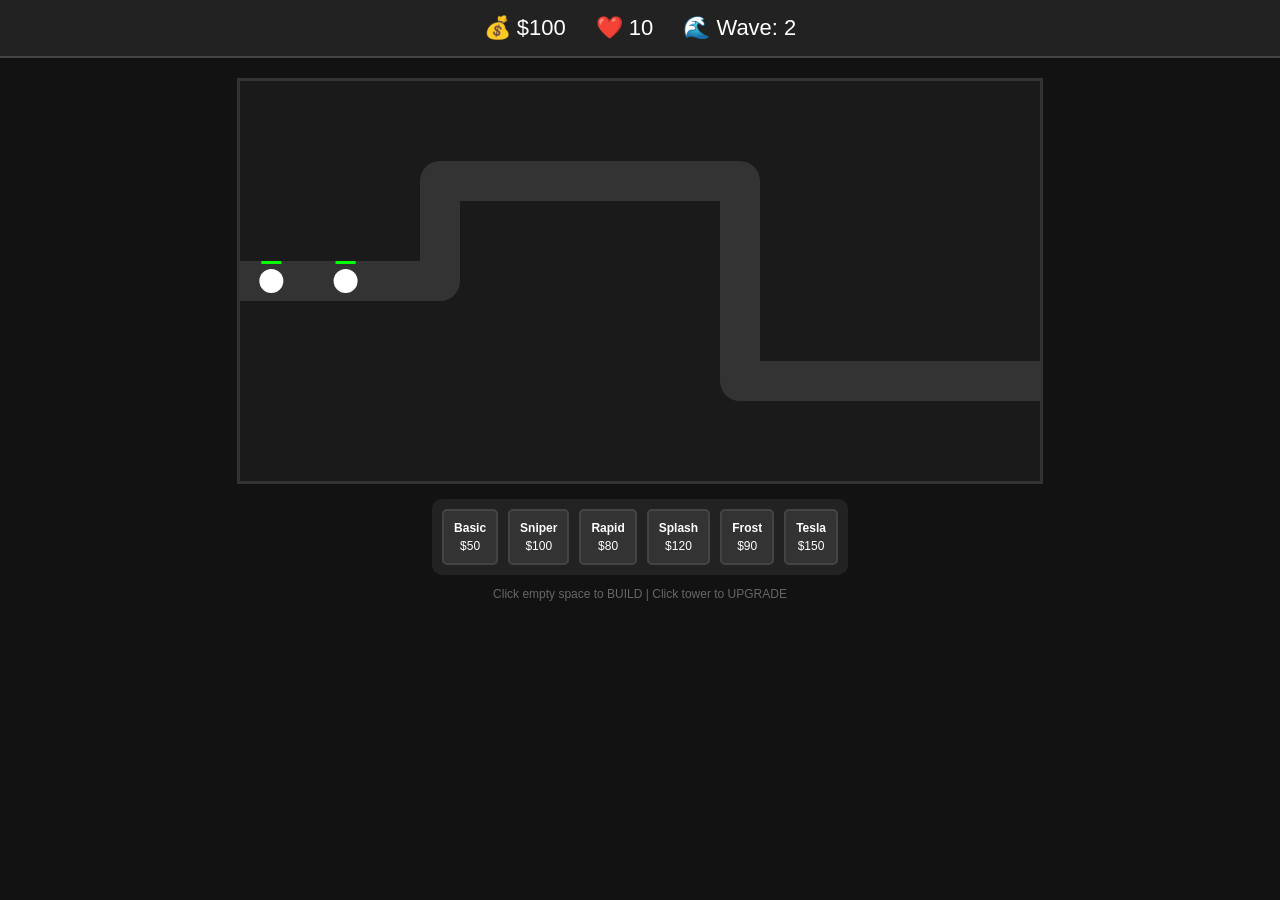
==== index.html @ 7c0b7b26 "Add files via upload" ====
<!DOCTYPE html>
<html lang="en">
<head>
    <meta charset="UTF-8">
    <meta name="viewport" content="width=device-width, initial-scale=1.0">
    <title>Neon Defender Pro</title>
    <style>
        body {
            background-color: #121212;
            color: white;
            font-family: 'Segoe UI', sans-serif;
            display: flex;
            flex-direction: column;
            align-items: center;
            margin: 0;
            user-select: none;
        }
        .stats-bar {
            display: flex;
            gap: 30px;
            font-size: 22px;
            padding: 15px;
            background: #222;
            width: 100%;
            justify-content: center;
            border-bottom: 2px solid #444;
        }
        canvas {
            background-color: #1a1a1a;
            border: 3px solid #333;
            margin-top: 20px;
            cursor: crosshair;
        }
        .shop {
            display: flex;
            gap: 10px;
            margin-top: 15px;
            padding: 10px;
            background: #222;
            border-radius: 10px;
        }
        .tower-btn {
            padding: 10px;
            border: 2px solid #444;
            background: #333;
            color: white;
            cursor: pointer;
            border-radius: 5px;
            text-align: center;
            font-size: 12px;
            transition: 0.2s;
        }
        .tower-btn:hover { background: #444; }
        .tower-btn.selected {
            border-color: #00f2ff;
            background: #004444;
        }
        .tower-btn span { display: block; font-weight: bold; margin-bottom: 4px; }
    </style>
</head>
<body>

    <div class="stats-bar">
        <div>💰 $<span id="money">100</span></div>
        <div>❤️ <span id="lives">10</span></div>
        <div>🌊 Wave: <span id="wave">1</span></div>
    </div>

    <canvas id="gameCanvas" width="800" height="400"></canvas>

    <div class="shop" id="shop">
        <!-- Buttons generated by JS -->
    </div>
    <p style="color: #666; font-size: 12px;">Click empty space to BUILD | Click tower to UPGRADE</p>

    <script>
        const canvas = document.getElementById('gameCanvas');
        const ctx = canvas.getContext('2d');
        const moneyEl = document.getElementById('money');
        const livesEl = document.getElementById('lives');
        const waveEl = document.getElementById('wave');
        const shopEl = document.getElementById('shop');

        let money = 150;
        let lives = 10;
        let wave = 1;
        let enemies = [];
        let towers = [];
        let projectiles = [];
        let selectedTowerType = null;
        let frameCount = 0;

        const path = [{x:0,y:200}, {x:200,y:200}, {x:200,y:100}, {x:500,y:100}, {x:500,y:300}, {x:800,y:300}];

        const TOWER_TYPES = {
            basic:  { name: "Basic",   color: "#00f2ff", cost: 50,  range: 120, fireRate: 30, damage: 10, type: 'normal' },
            sniper: { name: "Sniper",  color: "#00ff00", cost: 100, range: 250, fireRate: 80, damage: 40, type: 'normal' },
            rapid:  { name: "Rapid",   color: "#ff0000", cost: 80,  range: 100, fireRate: 10, damage: 4,  type: 'normal' },
            splash: { name: "Splash",  color: "#ffff00", cost: 120, range: 110, fireRate: 50, damage: 15, type: 'aoe' },
            frost:  { name: "Frost",   color: "#aa00ff", cost: 90,  range: 110, fireRate: 40, damage: 2,  type: 'slow' },
            tesla:  { name: "Tesla",   color: "#00ffff", cost: 150, range: 130, fireRate: 40, damage: 25, type: 'tesla' }
        };

        const ENEMY_TYPES = [
            { name: 'scout', color: '#ff8888', speed: 2.5, hp: 15, radius: 8 },
            { name: 'grunt', color: '#ffffff', speed: 1.5, hp: 40, radius: 12 },
            { name: 'tank',  color: '#555555', speed: 0.7, hp: 200, radius: 18 }
        ];

        // Initialize Shop
        Object.keys(TOWER_TYPES).forEach(key => {
            const t = TOWER_TYPES[key];
            const btn = document.createElement('div');
            btn.className = 'tower-btn';
            btn.innerHTML = `<span>${t.name}</span>$${t.cost}`;
            btn.onclick = () => {
                document.querySelectorAll('.tower-btn').forEach(b => b.classList.remove('selected'));
                if(selectedTowerType === key) {
                    selectedTowerType = null;
                } else {
                    selectedTowerType = key;
                    btn.classList.add('selected');
                }
            };
            btn.id = `btn-${key}`;
            shopEl.appendChild(btn);
        });

        class Enemy {
            constructor(waveNum) {
                const type = waveNum % 10 === 0 ? ENEMY_TYPES[2] : (waveNum % 4 === 0 ? ENEMY_TYPES[0] : ENEMY_TYPES[1]);
                this.x = path[0].x;
                this.y = path[0].y;
                this.pathIndex = 0;
                this.speed = type.speed * (1 + (waveNum * 0.05));
                this.maxHp = type.hp * (1 + (waveNum * 0.2));
                this.hp = this.maxHp;
                this.radius = type.radius;
                this.color = type.color;
                this.slowed = false;
            }

            update() {
                let currentSpeed = this.slowed ? this.speed * 0.5 : this.speed;
                this.slowed = false; // reset every frame

                let target = path[this.pathIndex + 1];
                if (!target) return;

                let dx = target.x - this.x;
                let dy = target.y - this.y;
                let dist = Math.sqrt(dx * dx + dy * dy);

                if (dist < currentSpeed) {
                    this.pathIndex++;
                    if (this.pathIndex >= path.length - 1) {
                        lives--;
                        livesEl.innerText = lives;
                        this.hp = 0;
                    }
                } else {
                    this.x += (dx / dist) * currentSpeed;
                    this.y += (dy / dist) * currentSpeed;
                }
            }

            draw() {
                ctx.fillStyle = this.color;
                ctx.beginPath();
                ctx.arc(this.x, this.y, this.radius, 0, Math.PI * 2);
                ctx.fill();
                // HP Bar
                ctx.fillStyle = 'red';
                ctx.fillRect(this.x - 10, this.y - 20, 20, 3);
                ctx.fillStyle = 'lime';
                ctx.fillRect(this.x - 10, this.y - 20, (this.hp / this.maxHp) * 20, 3);
            }
        }

        class Tower {
            constructor(x, y, config) {
                this.x = x; this.y = y;
                this.type = config.type;
                this.color = config.color;
                this.range = config.range;
                this.fireRate = config.fireRate;
                this.damage = config.damage;
                this.cooldown = 0;
                this.level = 1;
                this.costToUpgrade = Math.floor(config.cost * 1.5);
            }

            draw() {
                ctx.fillStyle = this.color;
                ctx.fillRect(this.x - 15, this.y - 15, 30, 30);
                ctx.fillStyle = "white";
                ctx.font = "10px Arial";
                ctx.fillText("L" + this.level, this.x - 7, this.y + 5);
            }

            update() {
                if (this.cooldown > 0) this.cooldown--;
                if (this.cooldown <= 0) {
                    let target = enemies.find(e => Math.hypot(e.x - this.x, e.y - this.y) < this.range);
                    if (target) {
                        projectiles.push(new Projectile(this.x, this.y, target, this));
                        this.cooldown = this.fireRate;
                    }
                }
            }

            upgrade() {
                if (money >= this.costToUpgrade) {
                    money -= this.costToUpgrade;
                    moneyEl.innerText = money;
                    this.level++;
                    this.damage *= 1.5;
                    this.range *= 1.1;
                    this.fireRate *= 0.9;
                    this.costToUpgrade = Math.floor(this.costToUpgrade * 1.8);
                }
            }
        }

        class Projectile {
            constructor(x, y, target, tower) {
                this.x = x; this.y = y;
                this.target = target;
                this.speed = 7;
                this.damage = tower.damage;
                this.type = tower.type;
                this.color = tower.color;
                this.active = true;
            }

            update() {
                let dx = this.target.x - this.x;
                let dy = this.target.y - this.y;
                let dist = Math.sqrt(dx * dx + dy * dy);

                if (dist < this.speed) {
                    if (this.type === 'aoe') {
                        enemies.forEach(e => {
                            if (Math.hypot(e.x - this.x, e.y - this.y) < 50) e.hp -= this.damage;
                        });
                    } else {
                        this.target.hp -= this.damage;
                        if (this.type === 'slow') this.target.slowed = true;
                    }
                    this.active = false;
                } else {
                    this.x += (dx / dist) * this.speed;
                    this.y += (dy / dist) * this.speed;
                }
            }

            draw() {
                ctx.fillStyle = this.color;
                ctx.beginPath();
                ctx.arc(this.x, this.y, 4, 0, Math.PI * 2);
                ctx.fill();
            }
        }

        function spawnWave() {
            if (enemies.length === 0) {
                wave++;
                waveEl.innerText = wave;
                
                // Wave 30 Bonus!
                if (wave === 30) {
                    money += 500;
                    moneyEl.innerText = money;
                    alert("💰 WAVE 30 BONUS: $500!");
                }

                for (let i = 0; i < 5 + wave; i++) {
                    setTimeout(() => {
                        enemies.push(new Enemy(wave));
                    }, i * 800);
                }
            }
        }

        canvas.addEventListener('click', (e) => {
            const rect = canvas.getBoundingClientRect();
            const x = e.clientX - rect.left;
            const y = e.clientY - rect.top;

            // Check if clicking existing tower to upgrade
            let clickedTower = towers.find(t => Math.hypot(t.x - x, t.y - y) < 20);
            if (clickedTower) {
                clickedTower.upgrade();
                return;
            }

            // Build new tower
            if (selectedTowerType) {
                const config = TOWER_TYPES[selectedTowerType];
                if (money >= config.cost) {
                    towers.push(new Tower(x, y, config));
                    money -= config.cost;
                    moneyEl.innerText = money;
                }
            }
        });

        function gameLoop() {
            ctx.clearRect(0, 0, canvas.width, canvas.height);

            // Draw Path
            ctx.strokeStyle = '#333';
            ctx.lineWidth = 40;
            ctx.lineJoin = "round";
            ctx.beginPath();
            ctx.moveTo(path[0].x, path[0].y);
            path.forEach(p => ctx.lineTo(p.x, p.y));
            ctx.stroke();

            towers.forEach(t => { t.update(); t.draw(); });

            for (let i = enemies.length - 1; i >= 0; i--) {
                enemies[i].update();
                enemies[i].draw();
                if (enemies[i].hp <= 0) {
                    if (enemies[i].hp <= 0 && enemies[i].pathIndex < path.length - 1) {
                        money += 15;
                        moneyEl.innerText = money;
                    }
                    enemies.splice(i, 1);
                }
            }

            for (let i = projectiles.length - 1; i >= 0; i--) {
                projectiles[i].update();
                projectiles[i].draw();
                if (!projectiles[i].active || projectiles[i].target.hp <= 0) {
                    projectiles.splice(i, 1);
                }
            }

            if (lives <= 0) {
                ctx.fillStyle = "white";
                ctx.font = "50px Arial";
                ctx.fillText("GAME OVER", 250, 200);
                return;
            }

            if (enemies.length === 0 && frameCount > 200) spawnWave();
            frameCount++;
            requestAnimationFrame(gameLoop);
        }

        spawnWave();
        gameLoop();
    </script>
</body>
</html>
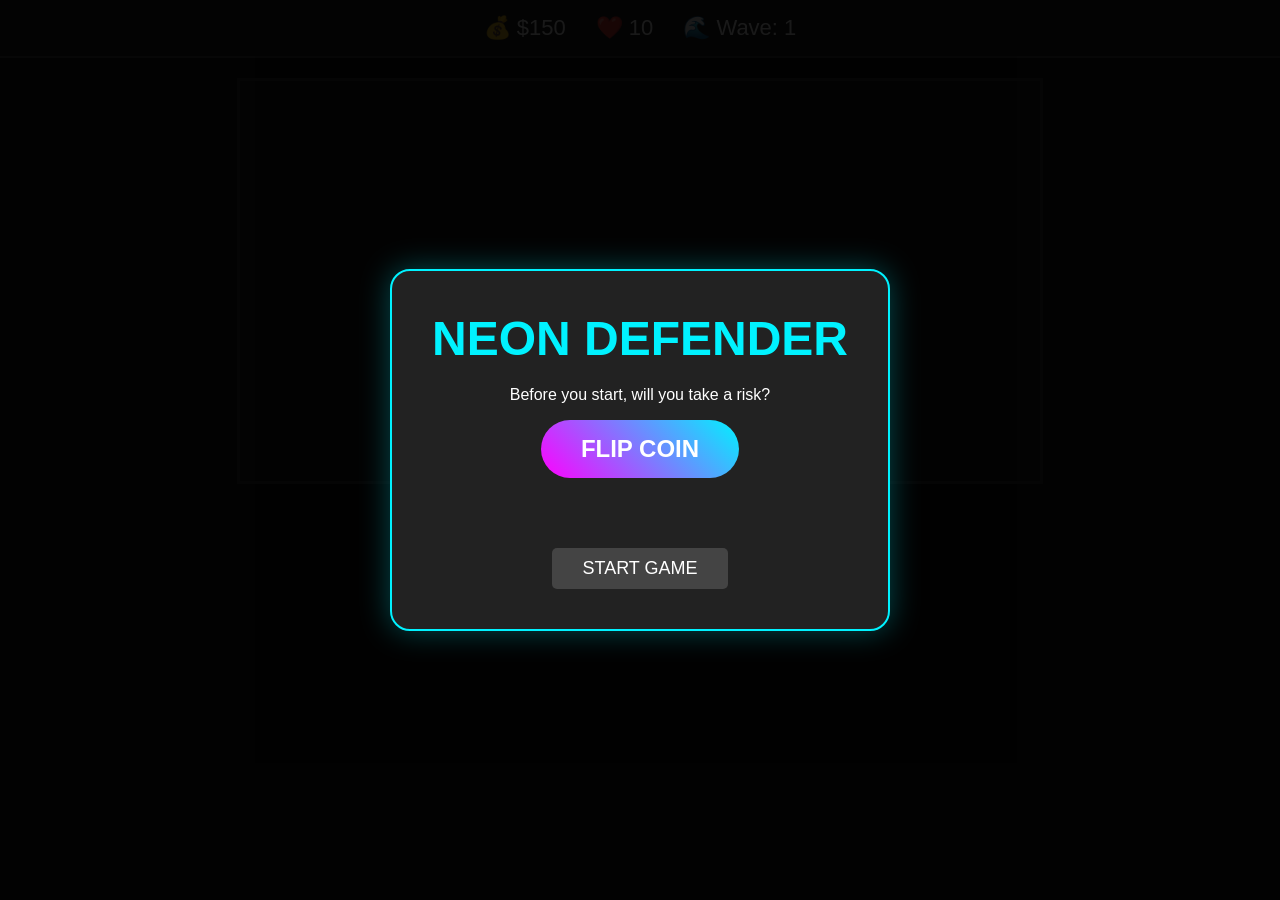
==== commit 2da63a27: "w update" ====
--- a/index.html
+++ b/index.html
@@ -14,6 +14,7 @@
             align-items: center;
             margin: 0;
             user-select: none;
+            overflow: hidden;
         }
         .stats-bar {
             display: flex;
@@ -56,21 +57,79 @@
             background: #004444;
         }
         .tower-btn span { display: block; font-weight: bold; margin-bottom: 4px; }
+
+        /* START SCREEN STYLES */
+        #overlay {
+            position: fixed;
+            top: 0; left: 0; width: 100%; height: 100%;
+            background: rgba(0,0,0,0.9);
+            display: flex;
+            flex-direction: column;
+            justify-content: center;
+            align-items: center;
+            z-index: 100;
+        }
+        .menu-card {
+            background: #222;
+            padding: 40px;
+            border-radius: 20px;
+            border: 2px solid #00f2ff;
+            text-align: center;
+            box-shadow: 0 0 30px rgba(0, 242, 255, 0.3);
+        }
+        .menu-card h1 { font-size: 48px; margin: 0 0 20px 0; color: #00f2ff; }
+        .gamble-btn {
+            padding: 15px 40px;
+            font-size: 24px;
+            background: linear-gradient(45deg, #ff00ff, #00f2ff);
+            border: none;
+            border-radius: 50px;
+            color: white;
+            font-weight: bold;
+            cursor: pointer;
+            transition: transform 0.2s;
+        }
+        .gamble-btn:hover { transform: scale(1.1); }
+        .start-btn {
+            padding: 10px 30px;
+            font-size: 18px;
+            background: #444;
+            border: none;
+            border-radius: 5px;
+            color: white;
+            cursor: pointer;
+            margin-top: 20px;
+        }
+        #result-text {
+            margin-top: 20px;
+            font-size: 20px;
+            font-weight: bold;
+            min-height: 30px;
+        }
     </style>
 </head>
 <body>
 
+    <!-- Start/Gamble Overlay -->
+    <div id="overlay">
+        <div class="menu-card">
+            <h1>NEON DEFENDER</h1>
+            <p>Before you start, will you take a risk?</p>
+            <button class="gamble-btn" onclick="gamble()">FLIP COIN</button>
+            <div id="result-text"></div>
+            <button class="start-btn" onclick="startGame()">START GAME</button>
+        </div>
+    </div>
+
     <div class="stats-bar">
-        <div>💰 $<span id="money">100</span></div>
+        <div>💰 $<span id="money">150</span></div>
         <div>❤️ <span id="lives">10</span></div>
         <div>🌊 Wave: <span id="wave">1</span></div>
     </div>
 
     <canvas id="gameCanvas" width="800" height="400"></canvas>
 
-    <div class="shop" id="shop">
-        <!-- Buttons generated by JS -->
-    </div>
+    <div class="shop" id="shop"></div>
     <p style="color: #666; font-size: 12px;">Click empty space to BUILD | Click tower to UPGRADE</p>
 
     <script>
@@ -80,8 +139,12 @@
         const livesEl = document.getElementById('lives');
         const waveEl = document.getElementById('wave');
         const shopEl = document.getElementById('shop');
-
+        const overlay = document.getElementById('overlay');
+        const resultText = document.getElementById('result-text');
+
+        // Game Config & State
         let money = 150;
+        let startingMoney = 150;
         let lives = 10;
         let wave = 1;
         let enemies = [];
@@ -89,6 +152,8 @@
         let projectiles = [];
         let selectedTowerType = null;
         let frameCount = 0;
+        let moneyMultiplier = 1.0;
+        let gameStarted = false;
 
         const path = [{x:0,y:200}, {x:200,y:200}, {x:200,y:100}, {x:500,y:100}, {x:500,y:300}, {x:800,y:300}];
 
@@ -107,7 +172,28 @@
             { name: 'tank',  color: '#555555', speed: 0.7, hp: 200, radius: 18 }
         ];
 
-        // Initialize Shop
+        // Gamble Functionality
+        function gamble() {
+            const isHeads = Math.random() < 0.5;
+            if (isHeads) {
+                moneyMultiplier = 1.25;
+                resultText.innerHTML = "<span style='color:#00f2ff'>HEADS! 1.25x Money Multiplier!</span>";
+            } else {
+                startingMoney += 250; // Cost of 5 basic towers
+                resultText.innerHTML = "<span style='color:#ff00ff'>TAILS! 5 Free Towers ($250)!</span>";
+            }
+        }
+
+        function startGame() {
+            money = startingMoney;
+            moneyEl.innerText = money;
+            overlay.style.display = 'none';
+            gameStarted = true;
+            spawnWave();
+            gameLoop();
+        }
+
+        // Initialization
         Object.keys(TOWER_TYPES).forEach(key => {
             const t = TOWER_TYPES[key];
             const btn = document.createElement('div');
@@ -129,8 +215,7 @@
         class Enemy {
             constructor(waveNum) {
                 const type = waveNum % 10 === 0 ? ENEMY_TYPES[2] : (waveNum % 4 === 0 ? ENEMY_TYPES[0] : ENEMY_TYPES[1]);
-                this.x = path[0].x;
-                this.y = path[0].y;
+                this.x = path[0].x; this.y = path[0].y;
                 this.pathIndex = 0;
                 this.speed = type.speed * (1 + (waveNum * 0.05));
                 this.maxHp = type.hp * (1 + (waveNum * 0.2));
@@ -139,65 +224,42 @@
                 this.color = type.color;
                 this.slowed = false;
             }
-
             update() {
                 let currentSpeed = this.slowed ? this.speed * 0.5 : this.speed;
-                this.slowed = false; // reset every frame
-
+                this.slowed = false;
                 let target = path[this.pathIndex + 1];
                 if (!target) return;
-
-                let dx = target.x - this.x;
-                let dy = target.y - this.y;
+                let dx = target.x - this.x; let dy = target.y - this.y;
                 let dist = Math.sqrt(dx * dx + dy * dy);
-
                 if (dist < currentSpeed) {
                     this.pathIndex++;
                     if (this.pathIndex >= path.length - 1) {
-                        lives--;
-                        livesEl.innerText = lives;
-                        this.hp = 0;
+                        lives--; livesEl.innerText = lives; this.hp = 0;
                     }
                 } else {
-                    this.x += (dx / dist) * currentSpeed;
-                    this.y += (dy / dist) * currentSpeed;
-                }
-            }
-
+                    this.x += (dx / dist) * currentSpeed; this.y += (dy / dist) * currentSpeed;
+                }
+            }
             draw() {
                 ctx.fillStyle = this.color;
-                ctx.beginPath();
-                ctx.arc(this.x, this.y, this.radius, 0, Math.PI * 2);
-                ctx.fill();
-                // HP Bar
-                ctx.fillStyle = 'red';
-                ctx.fillRect(this.x - 10, this.y - 20, 20, 3);
-                ctx.fillStyle = 'lime';
-                ctx.fillRect(this.x - 10, this.y - 20, (this.hp / this.maxHp) * 20, 3);
+                ctx.beginPath(); ctx.arc(this.x, this.y, this.radius, 0, Math.PI * 2); ctx.fill();
+                ctx.fillStyle = 'red'; ctx.fillRect(this.x - 10, this.y - 20, 20, 3);
+                ctx.fillStyle = 'lime'; ctx.fillRect(this.x - 10, this.y - 20, (this.hp / this.maxHp) * 20, 3);
             }
         }
 
         class Tower {
             constructor(x, y, config) {
-                this.x = x; this.y = y;
-                this.type = config.type;
-                this.color = config.color;
-                this.range = config.range;
-                this.fireRate = config.fireRate;
-                this.damage = config.damage;
-                this.cooldown = 0;
-                this.level = 1;
-                this.costToUpgrade = Math.floor(config.cost * 1.5);
-            }
-
+                this.x = x; this.y = y; this.type = config.type; this.color = config.color;
+                this.range = config.range; this.fireRate = config.fireRate; this.damage = config.damage;
+                this.cooldown = 0; this.level = 1; this.costToUpgrade = Math.floor(config.cost * 1.5);
+            }
             draw() {
                 ctx.fillStyle = this.color;
                 ctx.fillRect(this.x - 15, this.y - 15, 30, 30);
-                ctx.fillStyle = "white";
-                ctx.font = "10px Arial";
+                ctx.fillStyle = "white"; ctx.font = "10px Arial";
                 ctx.fillText("L" + this.level, this.x - 7, this.y + 5);
             }
-
             update() {
                 if (this.cooldown > 0) this.cooldown--;
                 if (this.cooldown <= 0) {
@@ -208,15 +270,10 @@
                     }
                 }
             }
-
             upgrade() {
                 if (money >= this.costToUpgrade) {
-                    money -= this.costToUpgrade;
-                    moneyEl.innerText = money;
-                    this.level++;
-                    this.damage *= 1.5;
-                    this.range *= 1.1;
-                    this.fireRate *= 0.9;
+                    money -= this.costToUpgrade; moneyEl.innerText = money;
+                    this.level++; this.damage *= 1.5; this.range *= 1.1; this.fireRate *= 0.9;
                     this.costToUpgrade = Math.floor(this.costToUpgrade * 1.8);
                 }
             }
@@ -224,107 +281,69 @@
 
         class Projectile {
             constructor(x, y, target, tower) {
-                this.x = x; this.y = y;
-                this.target = target;
-                this.speed = 7;
-                this.damage = tower.damage;
-                this.type = tower.type;
-                this.color = tower.color;
-                this.active = true;
-            }
-
+                this.x = x; this.y = y; this.target = target; this.speed = 7;
+                this.damage = tower.damage; this.type = tower.type; this.color = tower.color; this.active = true;
+            }
             update() {
-                let dx = this.target.x - this.x;
-                let dy = this.target.y - this.y;
+                let dx = this.target.x - this.x; let dy = this.target.y - this.y;
                 let dist = Math.sqrt(dx * dx + dy * dy);
-
                 if (dist < this.speed) {
                     if (this.type === 'aoe') {
-                        enemies.forEach(e => {
-                            if (Math.hypot(e.x - this.x, e.y - this.y) < 50) e.hp -= this.damage;
-                        });
+                        enemies.forEach(e => { if (Math.hypot(e.x - this.x, e.y - this.y) < 50) e.hp -= this.damage; });
                     } else {
                         this.target.hp -= this.damage;
                         if (this.type === 'slow') this.target.slowed = true;
                     }
                     this.active = false;
                 } else {
-                    this.x += (dx / dist) * this.speed;
-                    this.y += (dy / dist) * this.speed;
-                }
-            }
-
+                    this.x += (dx / dist) * this.speed; this.y += (dy / dist) * this.speed;
+                }
+            }
             draw() {
-                ctx.fillStyle = this.color;
-                ctx.beginPath();
-                ctx.arc(this.x, this.y, 4, 0, Math.PI * 2);
-                ctx.fill();
+                ctx.fillStyle = this.color; ctx.beginPath(); ctx.arc(this.x, this.y, 4, 0, Math.PI * 2); ctx.fill();
             }
         }
 
         function spawnWave() {
             if (enemies.length === 0) {
-                wave++;
-                waveEl.innerText = wave;
-                
-                // Wave 30 Bonus!
-                if (wave === 30) {
-                    money += 500;
-                    moneyEl.innerText = money;
-                    alert("💰 WAVE 30 BONUS: $500!");
-                }
-
+                wave++; waveEl.innerText = wave;
+                if (wave === 30) { money += 500; moneyEl.innerText = money; alert("💰 WAVE 30 BONUS: $500!"); }
                 for (let i = 0; i < 5 + wave; i++) {
-                    setTimeout(() => {
-                        enemies.push(new Enemy(wave));
-                    }, i * 800);
+                    setTimeout(() => { if(gameStarted) enemies.push(new Enemy(wave)); }, i * 800);
                 }
             }
         }
 
         canvas.addEventListener('click', (e) => {
+            if (!gameStarted) return;
             const rect = canvas.getBoundingClientRect();
-            const x = e.clientX - rect.left;
-            const y = e.clientY - rect.top;
-
-            // Check if clicking existing tower to upgrade
+            const x = e.clientX - rect.left; const y = e.clientY - rect.top;
             let clickedTower = towers.find(t => Math.hypot(t.x - x, t.y - y) < 20);
-            if (clickedTower) {
-                clickedTower.upgrade();
-                return;
-            }
-
-            // Build new tower
+            if (clickedTower) { clickedTower.upgrade(); return; }
             if (selectedTowerType) {
                 const config = TOWER_TYPES[selectedTowerType];
                 if (money >= config.cost) {
                     towers.push(new Tower(x, y, config));
-                    money -= config.cost;
-                    moneyEl.innerText = money;
+                    money -= config.cost; moneyEl.innerText = money;
                 }
             }
         });
 
         function gameLoop() {
+            if (!gameStarted) return;
             ctx.clearRect(0, 0, canvas.width, canvas.height);
-
-            // Draw Path
-            ctx.strokeStyle = '#333';
-            ctx.lineWidth = 40;
-            ctx.lineJoin = "round";
-            ctx.beginPath();
-            ctx.moveTo(path[0].x, path[0].y);
-            path.forEach(p => ctx.lineTo(p.x, p.y));
-            ctx.stroke();
+            ctx.strokeStyle = '#333'; ctx.lineWidth = 40; ctx.lineJoin = "round";
+            ctx.beginPath(); ctx.moveTo(path[0].x, path[0].y);
+            path.forEach(p => ctx.lineTo(p.x, p.y)); ctx.stroke();
 
             towers.forEach(t => { t.update(); t.draw(); });
 
             for (let i = enemies.length - 1; i >= 0; i--) {
-                enemies[i].update();
-                enemies[i].draw();
+                enemies[i].update(); enemies[i].draw();
                 if (enemies[i].hp <= 0) {
                     if (enemies[i].hp <= 0 && enemies[i].pathIndex < path.length - 1) {
-                        money += 15;
+                        // APPLY MULTIPLIER HERE
+                        money += Math.floor(15 * moneyMultiplier);
                         moneyEl.innerText = money;
                     }
                     enemies.splice(i, 1);
@@ -332,17 +351,14 @@
             }
 
             for (let i = projectiles.length - 1; i >= 0; i--) {
-                projectiles[i].update();
-                projectiles[i].draw();
-                if (!projectiles[i].active || projectiles[i].target.hp <= 0) {
-                    projectiles.splice(i, 1);
-                }
+                projectiles[i].update(); projectiles[i].draw();
+                if (!projectiles[i].active || projectiles[i].target.hp <= 0) projectiles.splice(i, 1);
             }
 
             if (lives <= 0) {
-                ctx.fillStyle = "white";
-                ctx.font = "50px Arial";
+                ctx.fillStyle = "white"; ctx.font = "50px Arial";
                 ctx.fillText("GAME OVER", 250, 200);
+                gameStarted = false;
                 return;
             }
 
@@ -350,9 +366,6 @@
             frameCount++;
             requestAnimationFrame(gameLoop);
         }
-
-        spawnWave();
-        gameLoop();
     </script>
 </body>
-</html>+</html>
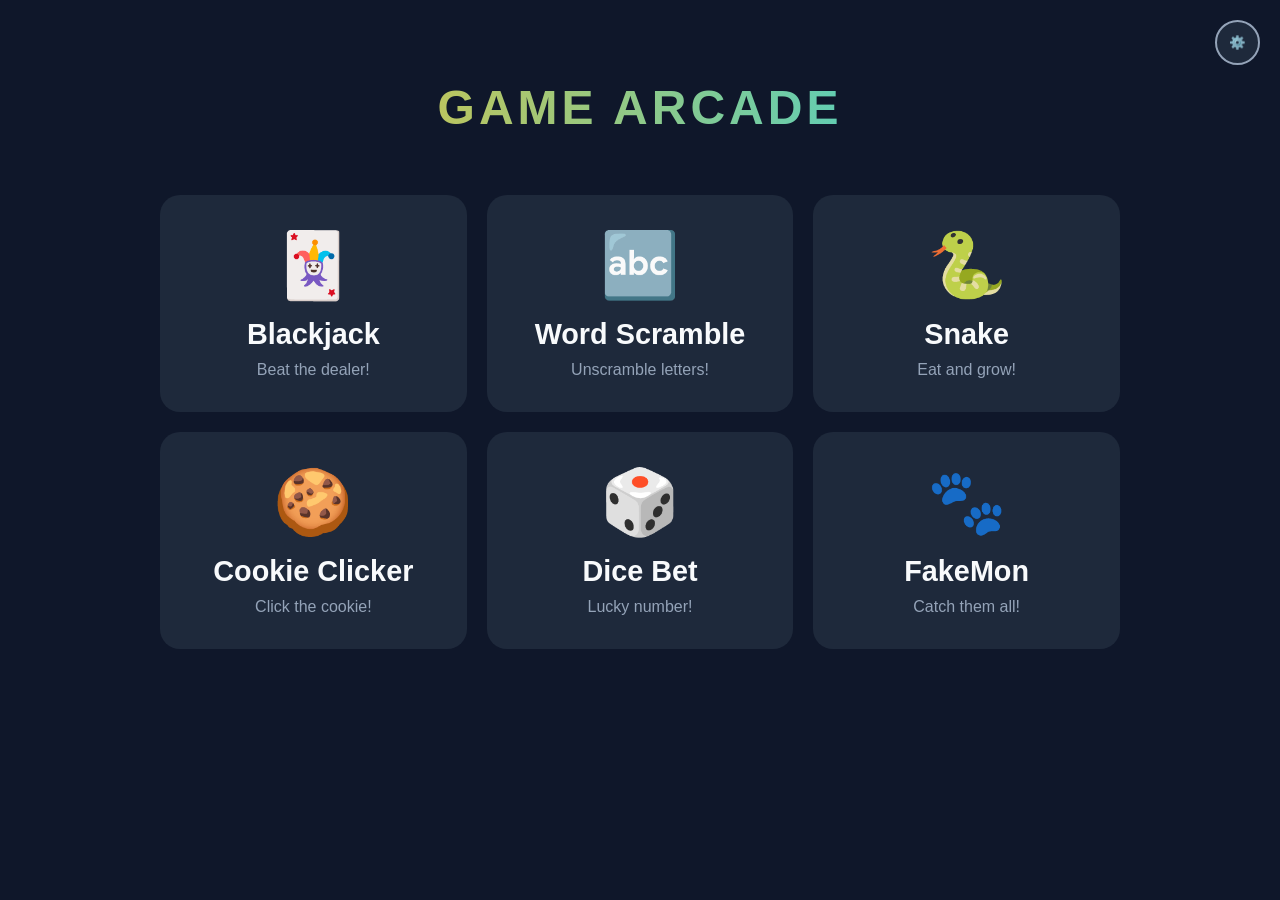
==== commit 885f613c: "Add files via upload" ====
--- a/index.html
+++ b/index.html
@@ -2,370 +2,737 @@
 <html lang="en">
 <head>
     <meta charset="UTF-8">
-    <meta name="viewport" content="width=device-width, initial-scale=1.0">
-    <title>Neon Defender Pro</title>
+    <meta name="viewport" content="width=device-width, initial-scale=1.0, maximum-scale=1.0, user-scalable=no">
+    <title>Ultimate Game Arcade v4.2</title>
     <style>
-        body {
-            background-color: #121212;
-            color: white;
-            font-family: 'Segoe UI', sans-serif;
-            display: flex;
-            flex-direction: column;
-            align-items: center;
-            margin: 0;
-            user-select: none;
-            overflow: hidden;
+        /* --- CSS RESET & THEME --- */
+        * { margin: 0; padding: 0; box-sizing: border-box; -webkit-tap-highlight-color: transparent; user-select: none; }
+        :root {
+            --bg-dark: #0f172a; --bg-card: #1e293b; --text-light: #f8fafc; --text-dim: #94a3b8;
+            --accent-gold: #fbbf24; --accent-green: #4ade80; --accent-cyan: #22d3ee; --danger: #ef4444;
+            --transition: all 0.2s ease;
         }
-        .stats-bar {
-            display: flex;
-            gap: 30px;
-            font-size: 22px;
-            padding: 15px;
-            background: #222;
-            width: 100%;
-            justify-content: center;
-            border-bottom: 2px solid #444;
+        body { background-color: var(--bg-dark); color: var(--text-light); font-family: 'Segoe UI', Roboto, sans-serif; min-height: 100vh; width: 100%; overflow-x: hidden; }
+        
+        /* --- SCREEN SYSTEM --- */
+        .screen { display: none; min-height: 100vh; width: 100%; padding: 20px; flex-direction: column; align-items: center; animation: fadeIn 0.3s ease-in; }
+        .screen.active { display: flex; }
+        @keyframes fadeIn { from { opacity: 0; } to { opacity: 1; } }
+        .back-btn { position: absolute; top: 20px; left: 20px; padding: 10px 15px; background: var(--bg-card); color: white; border: 2px solid var(--text-dim); border-radius: 8px; z-index: 100; font-weight: bold; }
+
+        /* --- MAIN MENU --- */
+        .hub-container { text-align: center; max-width: 1000px; margin: 0 auto; padding-top: 60px; width: 100%; }
+        .hub-title { font-size: 3rem; margin-bottom: 40px; text-transform: uppercase; letter-spacing: 4px; background: linear-gradient(to right, var(--accent-gold), var(--accent-cyan)); -webkit-background-clip: text; -webkit-text-fill-color: transparent; }
+        .game-grid { display: grid; grid-template-columns: repeat(auto-fit, minmax(250px, 1fr)); gap: 20px; width: 100%; padding: 20px; }
+        .game-card { background: var(--bg-card); padding: 30px; border-radius: 20px; border: 3px solid transparent; display: flex; flex-direction: column; align-items: center; transition: var(--transition); }
+        .game-card:active { transform: scale(0.95); }
+        .game-card .icon { font-size: 4rem; margin-bottom: 15px; }
+        .game-card h2 { margin-bottom: 10px; font-size: 1.8rem; }
+        .game-card p { color: var(--text-dim); text-align: center; }
+        .card-blackjack:hover { border-color: var(--accent-gold); }
+        .card-scramble:hover { border-color: var(--accent-green); }
+        .card-snake:hover { border-color: var(--accent-cyan); }
+        .card-cookie:hover { border-color: #fca5a5; }
+        .card-dice:hover { border-color: #f87171; }
+        .card-fakemon:hover { border-color: #fbbf24; }
+
+        .btn { padding: 12px 24px; border: none; border-radius: 8px; font-weight: bold; text-transform: uppercase; margin: 10px; transition: var(--transition); }
+        .settings-btn { position: fixed; top: 20px; right: 20px; z-index: 1000; width: 45px; height: 45px; border-radius: 50%; background: var(--bg-card); color: white; border: 2px solid var(--text-dim); }
+
+        /* --- BLACKJACK --- */
+        .bj-accent { color: var(--accent-gold); } .bj-btn { background: var(--accent-gold); color: #000; }
+        .bj-table { display: flex; justify-content: center; gap: 20px; margin: 20px 0; }
+        .hand-area { min-height: 100px; display: flex; gap: 10px; justify-content: center; }
+        .card { width: 60px; height: 90px; background: white; border-radius: 8px; color: black; display: flex; flex-direction: column; justify-content: space-between; padding: 5px; font-weight: bold; }
+        .card.red { color: #ef4444; } .card.hidden { background: #475569; color: #475569; }
+        .bet-input { background: transparent; border: 1px solid var(--text-dim); color: white; width: 60px; text-align: center; padding: 5px; }
+
+        /* --- WORD SCRAMBLE --- */
+        .sc-accent { color: var(--accent-green); } .sc-btn { background: var(--accent-green); color: #000; }
+        .sc-word { font-size: 2.5rem; font-weight: bold; margin: 20px 0; letter-spacing: 5px; }
+        .sc-input { font-size: 1.2rem; padding: 10px; width: 80%; border-radius: 8px; border: none; text-align: center; margin-bottom: 20px; }
+        .timer-bar-container { width: 100%; height: 10px; background: #334155; border-radius: 5px; margin-bottom: 20px; overflow: hidden; }
+        .timer-bar { height: 100%; width: 100%; background: var(--accent-green); transition: width 0.1s linear; }
+
+        /* --- SNAKE --- */
+        .sn-accent { color: var(--accent-cyan); } .sn-btn { background: var(--accent-cyan); color: #000; }
+        .canvas-wrapper { position: relative; width: 100%; max-width: 400px; margin: 0 auto; }
+        canvas { max-width: 100% !important; height: auto !important; background: #020617; border: 4px solid #334155; border-radius: 10px; }
+        .pause-overlay { position: absolute; top: 50%; left: 50%; transform: translate(-50%, -50%); font-size: 3rem; font-weight: bold; display: none; }
+
+        /* --- COOKIE CLICKER (FIXED) --- */
+        .cookie-accent { color: #fca5a5; }
+        .cookie-container { 
+            display: flex; 
+            flex-direction: column; 
+            align-items: center; 
+            justify-content: center; 
+            width: 100%; 
+            min-height: 60vh;
         }
-        canvas {
-            background-color: #1a1a1a;
-            border: 3px solid #333;
-            margin-top: 20px;
-            cursor: crosshair;
+        .cookie-stats { margin-bottom: 20px; text-align: center; }
+        .cookie-stats h2 { font-size: 2.5rem; }
+        .cookie-stats p { font-size: 1.2rem; color: var(--text-dim); }
+        .cookie-emoji { 
+            font-size: 8rem; 
+            cursor: pointer; 
+            display: block; 
+            margin: 20px 0;
+            transition: transform 0.05s;
+            -webkit-tap-highlight-color: transparent;
         }
-        .shop {
-            display: flex;
-            gap: 10px;
-            margin-top: 15px;
-            padding: 10px;
-            background: #222;
-            border-radius: 10px;
+        .cookie-emoji:active { transform: scale(0.9); }
+        .upgrade-grid { 
+            display: grid; 
+            grid-template-columns: repeat(auto-fit, minmax(150px, 1fr)); 
+            gap: 15px; 
+            margin-top: 30px; 
+            width: 100%; 
+            max-width: 500px; 
         }
-        .tower-btn {
-            padding: 10px;
-            border: 2px solid #444;
-            background: #333;
-            color: white;
+        .upgrade-btn { 
+            background: var(--bg-card); 
+            color: white; 
+            border: 2px solid #fca5a5; 
+            padding: 15px; 
+            border-radius: 12px; 
+            text-align: left; 
+            font-size: 0.9rem; 
             cursor: pointer;
-            border-radius: 5px;
-            text-align: center;
-            font-size: 12px;
-            transition: 0.2s;
         }
-        .tower-btn:hover { background: #444; }
-        .tower-btn.selected {
-            border-color: #00f2ff;
-            background: #004444;
+        .upgrade-btn:disabled { opacity: 0.4; border-color: #475569; }
+
+        /* --- DICE ROLL --- */
+        .dice-accent { color: #f87171; } .dice-btn { background: #f87171; color: white; }
+        .dice-bet-area { background: var(--bg-card); padding: 20px; border-radius: 15px; display: flex; flex-direction: column; gap: 10px; max-width: 300px; margin: 0 auto 20px; }
+        .dice-bet-area input, .dice-bet-area select { padding: 10px; border-radius: 5px; border: none; }
+        .dice-result { font-size: 4rem; margin: 20px 0; }
+
+        /* --- FAKEMON BATTLE --- */
+        #fakemon-battle-ui {
+            position: absolute; top: 0; left: 0; width: 100%; height: 100%; 
+            background: linear-gradient(to bottom, #87CEEB 0%, #87CEEB 50%, #90EE90 50%, #90EE90 100%);
+            display: none; z-index: 10; border-radius: 10px; border: 4px solid #334155;
+            font-family: 'Courier New', monospace;
         }
-        .tower-btn span { display: block; font-weight: bold; margin-bottom: 4px; }
-
-        /* START SCREEN STYLES */
-        #overlay {
-            position: fixed;
-            top: 0; left: 0; width: 100%; height: 100%;
-            background: rgba(0,0,0,0.9);
-            display: flex;
-            flex-direction: column;
-            justify-content: center;
-            align-items: center;
-            z-index: 100;
-        }
-        .menu-card {
-            background: #222;
-            padding: 40px;
-            border-radius: 20px;
-            border: 2px solid #00f2ff;
-            text-align: center;
-            box-shadow: 0 0 30px rgba(0, 242, 255, 0.3);
-        }
-        .menu-card h1 { font-size: 48px; margin: 0 0 20px 0; color: #00f2ff; }
-        .gamble-btn {
-            padding: 15px 40px;
-            font-size: 24px;
-            background: linear-gradient(45deg, #ff00ff, #00f2ff);
-            border: none;
-            border-radius: 50px;
-            color: white;
-            font-weight: bold;
-            cursor: pointer;
-            transition: transform 0.2s;
-        }
-        .gamble-btn:hover { transform: scale(1.1); }
-        .start-btn {
-            padding: 10px 30px;
-            font-size: 18px;
-            background: #444;
-            border: none;
-            border-radius: 5px;
-            color: white;
-            cursor: pointer;
-            margin-top: 20px;
-        }
-        #result-text {
-            margin-top: 20px;
-            font-size: 20px;
-            font-weight: bold;
-            min-height: 30px;
+        .battle-panel { position: absolute; background: #f8f8f8; border: 3px solid #444; border-radius: 10px; color: #333; padding: 10px; width: 180px; }
+        .enemy-panel { top: 20px; right: 10px; }
+        .player-panel { bottom: 140px; left: 10px; }
+        .hp-bg { background: #ccc; height: 10px; width: 100%; border-radius: 5px; margin-top: 5px; overflow: hidden; }
+        .hp-bar { background: #4ade80; height: 100%; width: 100%; transition: width 0.5s ease; }
+        .battle-menu { position: absolute; bottom: 0; left: 0; width: 100%; height: 120px; background: #fff; border-top: 4px solid #444; display: grid; grid-template-columns: 1fr 1fr; gap: 5px; padding: 10px; }
+        .menu-btn { background: #eee; border: 2px solid #aaa; border-radius: 5px; font-size: 1rem; font-weight: bold; color: #333; }
+        .battle-text { position: absolute; bottom: 130px; left: 10px; right: 10px; background: rgba(255,255,255,0.9); color: #000; padding: 10px; border: 2px solid #444; border-radius: 5px; font-size: 0.9rem; display: none; z-index: 11; }
+        .battle-sprite { position: absolute; font-size: 70px; transition: all 0.3s; }
+        .enemy-sprite { top: 60px; right: 40px; }
+        .player-sprite { bottom: 160px; left: 40px; }
+
+        /* --- D-PAD --- */
+        .dpad { display: grid; grid-template-columns: repeat(3, 65px); gap: 10px; justify-content: center; margin-top: 20px; }
+        .dbtn { width: 65px; height: 65px; background: var(--bg-card); color: white; border: 3px solid var(--accent-cyan); border-radius: 15px; font-size: 1.5rem; display: flex; align-items: center; justify-content: center; }
+        .dbtn:active { background: var(--accent-cyan); color: black; }
+
+        /* --- SETTINGS & MODAL --- */
+        .settings-container { background: var(--bg-card); padding: 30px; border-radius: 20px; width: 350px; margin-top: 60px; }
+        .setting-item { display: flex; justify-content: space-between; align-items: center; margin-bottom: 20px; }
+        .overlay { position: fixed; top: 0; left: 0; width: 100%; height: 100%; background: rgba(0,0,0,0.9); display: none; justify-content: center; align-items: center; z-index: 2000; }
+        .overlay-content { background: var(--bg-card); padding: 40px; border-radius: 20px; border: 2px solid var(--text-dim); text-align: center; }
+
+        @media (max-width: 600px) {
+            .hub-title { font-size: 2rem; }
+            .game-grid { grid-template-columns: 1fr; }
+            .battle-panel { width: 140px; font-size: 0.7rem; }
+            .enemy-sprite { right: 10px; }
+            .player-sprite { left: 10px; }
         }
     </style>
 </head>
 <body>
 
-    <!-- Start/Gamble Overlay -->
-    <div id="overlay">
-        <div class="menu-card">
-            <h1>NEON DEFENDER</h1>
-            <p>Before you start, will you take a risk?</p>
-            <button class="gamble-btn" onclick="gamble()">FLIP COIN</button>
-            <div id="result-text"></div>
-            <button class="start-btn" onclick="startGame()">START GAME</button>
+    <button class="settings-btn" onclick="GameHub.app.startGame('settings')">⚙️</button>
+
+    <!-- MAIN MENU -->
+    <div id="menu-screen" class="screen active">
+        <div class="hub-container">
+            <h1 class="hub-title">Game Arcade</h1>
+            <div class="game-grid">
+                <div class="game-card card-blackjack" onclick="GameHub.app.startGame('blackjack')"><div class="icon">🃏</div><h2>Blackjack</h2><p>Beat the dealer!</p></div>
+                <div class="game-card card-scramble" onclick="GameHub.app.startGame('scramble')"><div class="icon">🔤</div><h2>Word Scramble</h2><p>Unscramble letters!</p></div>
+                <div class="game-card card-snake" onclick="GameHub.app.startGame('snake')"><div class="icon">🐍</div><h2>Snake</h2><p>Eat and grow!</p></div>
+                <div class="game-card card-cookie" onclick="GameHub.app.startGame('cookie')"><div class="icon">🍪</div><h2>Cookie Clicker</h2><p>Click the cookie!</p></div>
+                <div class="game-card card-dice" onclick="GameHub.app.startGame('dice')"><div class="icon">🎲</div><h2>Dice Bet</h2><p>Lucky number!</p></div>
+                <div class="game-card card-fakemon" onclick="GameHub.app.startGame('fakemon')"><div class="icon">🐾</div><h2>FakeMon</h2><p>Catch them all!</p></div>
+            </div>
         </div>
     </div>
 
-    <div class="stats-bar">
-        <div>💰 $<span id="money">150</span></div>
-        <div>❤️ <span id="lives">10</span></div>
-        <div>🌊 Wave: <span id="wave">1</span></div>
-    </div>
-
-    <canvas id="gameCanvas" width="800" height="400"></canvas>
-
-    <div class="shop" id="shop"></div>
-    <p style="color: #666; font-size: 12px;">Click empty space to BUILD | Click tower to UPGRADE</p>
+    <!-- BLACKJACK -->
+    <div id="blackjack-screen" class="screen">
+        <button class="back-btn" onclick="GameHub.app.showMenu()">← Menu</button>
+        <div class="game-container">
+            <h1 class="bj-accent">Blackjack</h1>
+            <div class="bet-controls">Chips: $<span id="bj-chips">500</span> | Bet: $<input type="number" id="bj-bet-input" class="bet-input" value="10" min="10">
+                <button class="btn bj-btn" onclick="GameHub.blackjack.adjustBet(10)">+</button>
+                <button class="btn bj-btn" onclick="GameHub.blackjack.adjustBet(-10)">-</button>
+            </div>
+            <div class="bj-table">
+                <div><h3>Dealer <span id="bj-dealer-score" style="display:none"></span></h3><div id="bj-dealer-hand" class="hand-area"></div></div>
+                <div><h3>You <span id="bj-player-score"></span></h3><div id="bj-player-hand" class="hand-area"></div></div>
+            </div>
+            <div id="bj-controls">
+                <button id="bj-deal-btn" class="btn bj-btn" onclick="GameHub.blackjack.deal()">Deal</button>
+                <div id="bj-action-btns" style="display:none">
+                    <button class="btn bj-btn" onclick="GameHub.blackjack.hit()">Hit</button>
+                    <button class="btn bj-btn" onclick="GameHub.blackjack.stand()">Stand</button>
+                    <button class="btn bj-btn" onclick="GameHub.blackjack.double()">Double</button>
+                </div>
+            </div>
+            <h2 id="bj-message" style="margin-top:20px"></h2>
+            <button id="bj-next-btn" class="btn bj-btn" style="display:none; margin-top:20px" onclick="GameHub.blackjack.resetRound()">New Round</button>
+        </div>
+    </div>
+
+    <!-- SCRAMBLE -->
+    <div id="scramble-screen" class="screen">
+        <button class="back-btn" onclick="GameHub.app.showMenu()">← Menu</button>
+        <div class="game-container">
+            <h1 class="sc-accent">Word Scramble</h1>
+            <div class="stats-bar"><span>Score: <b id="sc-score">0</b></span><span>Streak: <b id="sc-streak">0</b></span><span>Word: <b id="sc-count">1</b>/10</span></div>
+            <div class="timer-bar-container"><div id="sc-timer-bar" class="timer-bar"></div></div>
+            <div id="sc-word" class="sc-word">-----</div>
+            <input type="text" id="sc-input" class="sc-input" placeholder="Type your guess..." autocomplete="off">
+            <div>
+                <button class="btn sc-btn" onclick="GameHub.wordScramble.checkGuess()">Submit</button>
+                <button id="sc-hint-btn" class="btn sc-btn" onclick="GameHub.wordScramble.useHint()">Hint (-3 pts)</button>
+            </div>
+        </div>
+    </div>
+
+    <!-- SNAKE -->
+    <div id="snake-screen" class="screen">
+        <button class="back-btn" onclick="GameHub.app.showMenu()">← Menu</button>
+        <div class="game-container">
+            <h1 class="sn-accent">Classic Snake</h1>
+            <div style="margin: 10px 0; font-size: 1.2rem;">Score: <span id="sn-score">0</span> | High Score: <span id="sn-highscore">0</span></div>
+            <div class="canvas-wrapper"><canvas id="snakeCanvas" width="400" height="400"></canvas><div id="sn-pause-msg" class="pause-overlay">PAUSED</div></div>
+            <div class="dpad"><div></div><button class="dbtn" onclick="GameHub.snake.setDir('UP')">↑</button><div></div><button class="dbtn" onclick="GameHub.snake.setDir('LEFT')">←</button><button class="dbtn" onclick="GameHub.snake.setDir('DOWN')">↓</button><button class="dbtn" onclick="GameHub.snake.setDir('RIGHT')">→</button></div>
+            <button class="btn sn-btn" style="margin-top:15px" onclick="GameHub.snake.togglePause()">Pause</button>
+        </div>
+    </div>
+
+    <!-- COOKIE CLICKER -->
+    <div id="cookie-screen" class="screen">
+        <button class="back-btn" onclick="GameHub.app.showMenu()">← Menu</button>
+        <div class="game-container cookie-container">
+            <h1 class="cookie-accent">Cookie Clicker</h1>
+            <div class="cookie-stats">
+                <h2 id="cookie-count">0 Cookies</h2>
+                <p id="cookie-cps">CPS: 0</p>
+            </div>
+            <div id="cookie-clicker" class="cookie-emoji" onclick="GameHub.cookieClicker.clickCookie()" ontouchstart="GameHub.cookieClicker.handleTouch(event)">🍪</div>
+            <div class="upgrade-grid" id="upgrade-list"></div>
+        </div>
+    </div>
+
+    <!-- DICE ROLL -->
+    <div id="dice-screen" class="screen">
+        <button class="back-btn" onclick="GameHub.app.showMenu()">← Menu</button>
+        <div class="game-container">
+            <h1 class="dice-accent">Dice Bet</h1>
+            <div class="dice-stats" style="font-size: 1.5rem; margin-bottom: 10px;">Balance: $<span id="dice-balance">500</span></div>
+            <div class="dice-bet-area">
+                <label>Your Bet: $</label><input type="number" id="dice-bet-amount" value="10" min="1">
+                <label>Pick Number (1-6):</label><select id="dice-number"><option value="1">1</option><option value="2">2</option><option value="3">3</option><option value="4">4</option><option value="5">5</option><option value="6">6</option></select>
+                <button class="btn dice-btn" onclick="GameHub.diceRoll.roll()">Roll Dice!</button>
+            </div>
+            <div id="dice-result-display" class="dice-result">🎲 ?</div>
+            <h2 id="dice-message">Place your bet!</h2>
+        </div>
+    </div>
+
+    <!-- FAKEMON -->
+    <div id="fakemon-screen" class="screen">
+        <button class="back-btn" onclick="GameHub.app.showMenu()">← Menu</button>
+        <div class="game-container">
+            <h1 class="fakemon-accent">FakeMon</h1>
+            <div class="fakemon-stats" style="font-size: 1.5rem; margin-bottom: 10px;">Caught: <span id="fakemon-caught">0</span> / 10</div>
+            <div class="canvas-wrapper">
+                <canvas id="fakemonCanvas" width="500" height="500"></canvas>
+                <div id="fakemon-battle-ui">
+                    <div class="battle-panel enemy-panel">
+                        <div id="enemy-name">Monster</div>
+                        <div style="font-size: 0.8rem">Lv. <span id="enemy-lv">5</span></div>
+                        <div class="hp-bg"><div id="enemy-hp" class="hp-bar"></div></div>
+                    </div>
+                    <div class="battle-sprite enemy-sprite" id="enemy-sprite">🐶</div>
+                    <div class="battle-panel player-panel">
+                        <div id="player-name">Pikachu</div>
+                        <div style="font-size: 0.8rem">Lv. <span id="player-lv">10</span></div>
+                        <div class="hp-bg"><div id="player-hp" class="hp-bar"></div></div>
+                    </div>
+                    <div class="battle-sprite player-sprite" id="player-sprite">🚶</div>
+                    <div id="battle-text" class="battle-text">A wild monster appeared!</div>
+                    <div class="battle-menu">
+                        <button class="menu-btn" onclick="GameHub.fakemon.battleAction('attack')">Battle</button>
+                        <button class="menu-btn" onclick="GameHub.fakemon.battleAction('catch')">Catch</button>
+                        <button class="menu-btn" onclick="GameHub.fakemon.battleAction('pokemon')">Pokémon</button>
+                        <button class="menu-btn" onclick="GameHub.fakemon.battleAction('run')">Run</button>
+                    </div>
+                </div>
+            </div>
+            <div class="dpad">
+                <div></div><button class="dbtn" ontouchstart="GameHub.fakemon.startMove('UP')" ontouchend="GameHub.fakemon.stopMove()" onmousedown="GameHub.fakemon.startMove('UP')" onmouseup="GameHub.fakemon.stopMove()">↑</button><div></div>
+                <button class="dbtn" ontouchstart="GameHub.fakemon.startMove('LEFT')" ontouchend="GameHub.fakemon.stopMove()" onmousedown="GameHub.fakemon.startMove('LEFT')" onmouseup="GameHub.fakemon.stopMove()">←</button>
+                <button class="dbtn" ontouchstart="GameHub.fakemon.startMove('DOWN')" ontouchend="GameHub.fakemon.stopMove()" onmousedown="GameHub.fakemon.startMove('DOWN')" onmouseup="GameHub.fakemon.stopMove()">↓</button>
+                <button class="dbtn" ontouchstart="GameHub.fakemon.startMove('RIGHT')" ontouchend="GameHub.fakemon.stopMove()" onmousedown="GameHub.fakemon.startMove('RIGHT')" onmouseup="GameHub.fakemon.stopMove()">→</button>
+            </div>
+        </div>
+    </div>
+
+    <!-- SETTINGS -->
+    <div id="settings-screen" class="screen">
+        <button class="back-btn" onclick="GameHub.app.showMenu()">← Menu</button>
+        <div class="settings-container">
+            <h1 style="text-align:center; margin-bottom:20px;">Settings</h1>
+            <div class="setting-item"><label>Background:</label><select onchange="GameHub.settings.changeBg(this.value)"><option value="var(--bg-dark)">Default Dark</option><option value="#1a1a2e">Midnight Blue</option><option value="#2d1a2e">Deep Purple</option><option value="#1a2e1a">Forest Green</option><option value="#000000">Pitch Black</option></select></div>
+            <div class="setting-item"><label>Accent Color:</label><input type="color" onchange="GameHub.settings.changeAccent(this.value)"></div>
+        </div>
+    </div>
+
+    <!-- MODAL -->
+    <div id="modal-overlay" class="overlay">
+        <div class="overlay-content"><h1 id="modal-title">Game Over</h1><p id="modal-body" style="margin: 20px 0; font-size: 1.2rem;"></p><button id="modal-btn" class="btn">Play Again</button></div>
+    </div>
 
     <script>
-        const canvas = document.getElementById('gameCanvas');
-        const ctx = canvas.getContext('2d');
-        const moneyEl = document.getElementById('money');
-        const livesEl = document.getElementById('lives');
-        const waveEl = document.getElementById('wave');
-        const shopEl = document.getElementById('shop');
-        const overlay = document.getElementById('overlay');
-        const resultText = document.getElementById('result-text');
-
-        // Game Config & State
-        let money = 150;
-        let startingMoney = 150;
-        let lives = 10;
-        let wave = 1;
-        let enemies = [];
-        let towers = [];
-        let projectiles = [];
-        let selectedTowerType = null;
-        let frameCount = 0;
-        let moneyMultiplier = 1.0;
-        let gameStarted = false;
-
-        const path = [{x:0,y:200}, {x:200,y:200}, {x:200,y:100}, {x:500,y:100}, {x:500,y:300}, {x:800,y:300}];
-
-        const TOWER_TYPES = {
-            basic:  { name: "Basic",   color: "#00f2ff", cost: 50,  range: 120, fireRate: 30, damage: 10, type: 'normal' },
-            sniper: { name: "Sniper",  color: "#00ff00", cost: 100, range: 250, fireRate: 80, damage: 40, type: 'normal' },
-            rapid:  { name: "Rapid",   color: "#ff0000", cost: 80,  range: 100, fireRate: 10, damage: 4,  type: 'normal' },
-            splash: { name: "Splash",  color: "#ffff00", cost: 120, range: 110, fireRate: 50, damage: 15, type: 'aoe' },
-            frost:  { name: "Frost",   color: "#aa00ff", cost: 90,  range: 110, fireRate: 40, damage: 2,  type: 'slow' },
-            tesla:  { name: "Tesla",   color: "#00ffff", cost: 150, range: 130, fireRate: 40, damage: 25, type: 'tesla' }
+        window.GameHub = {};
+
+        /* --- APP LOGIC --- */
+        GameHub.app = {
+            startGame(game) {
+                document.querySelectorAll('.screen').forEach(s => s.classList.remove('active'));
+                document.getElementById(`${game}-screen`).classList.add('active');
+                if (game === 'blackjack') GameHub.blackjack.init();
+                if (game === 'scramble') GameHub.wordScramble.init();
+                if (game === 'snake') GameHub.snake.init();
+                if (game === 'cookie') GameHub.cookieClicker.init();
+                if (game === 'dice') GameHub.diceRoll.init();
+                if (game === 'fakemon') GameHub.fakemon.init();
+            },
+            showMenu() {
+                document.querySelectorAll('.screen').forEach(s => s.classList.remove('active'));
+                document.getElementById('menu-screen').classList.add('active');
+                if (GameHub.snake && GameHub.snake.stop) GameHub.snake.stop();
+                if (GameHub.wordScramble && GameHub.wordScramble.timerInterval) clearInterval(GameHub.wordScramble.timerInterval);
+                if (GameHub.fakemon && GameHub.fakemon.gameLoop) cancelAnimationFrame(GameHub.fakemon.gameLoop);
+                if (GameHub.cookieClicker && GameHub.cookieClicker.autoInterval) clearInterval(GameHub.cookieClicker.autoInterval);
+            },
+            showModal(title, body, btnText, callback) {
+                const modal = document.getElementById('modal-overlay');
+                document.getElementById('modal-title').innerText = title;
+                document.getElementById('modal-body').innerText = body;
+                const btn = document.getElementById('modal-btn');
+                btn.innerText = btnText;
+                btn.onclick = () => { modal.style.display = 'none'; callback(); };
+                modal.style.display = 'flex';
+            }
         };
 
-        const ENEMY_TYPES = [
-            { name: 'scout', color: '#ff8888', speed: 2.5, hp: 15, radius: 8 },
-            { name: 'grunt', color: '#ffffff', speed: 1.5, hp: 40, radius: 12 },
-            { name: 'tank',  color: '#555555', speed: 0.7, hp: 200, radius: 18 }
-        ];
-
-        // Gamble Functionality
-        function gamble() {
-            const isHeads = Math.random() < 0.5;
-            if (isHeads) {
-                moneyMultiplier = 1.25;
-                resultText.innerHTML = "<span style='color:#00f2ff'>HEADS! 1.25x Money Multiplier!</span>";
-            } else {
-                startingMoney += 250; // Cost of 5 basic towers
-                resultText.innerHTML = "<span style='color:#ff00ff'>TAILS! 5 Free Towers ($250)!</span>";
+        /* --- BLACKJACK --- */
+        GameHub.blackjack = {
+            chips: 500, deck: [], playerHand: [], dealerHand: [], currentBet: 0, gameActive: false,
+            init() { this.chips = 500; this.updateUI(); },
+            updateUI() { document.getElementById('bj-chips').innerText = this.chips; },
+            adjustBet(amt) {
+                let input = document.getElementById('bj-bet-input');
+                let val = parseInt(input.value) + amt;
+                if (val < 10) val = 10; if (val > this.chips) val = this.chips;
+                input.value = val;
+            },
+            createDeck() {
+                const suits = ['♠', '♥', '♦', '♣'], values = ['2','3','4','5','6','7','8','9','10','J','Q','K','A'];
+                this.deck = [];
+                for (let s of suits) for (let v of values) this.deck.push({ value: v, suit: s, color: (s === '♥' || s === '♦') ? 'red' : 'black' });
+                this.deck.sort(() => Math.random() - 0.5);
+            },
+            getHandValue(hand) {
+                let value = 0, aces = 0;
+                for (let card of hand) {
+                    if (card.value === 'A') { aces++; value += 11; }
+                    else if (['J','Q','K'].includes(card.value)) value += 10;
+                    else value += parseInt(card.value);
+                }
+                while (value > 21 && aces > 0) { value -= 10; aces--; }
+                return value;
+            },
+            renderCard(card, isHidden = false) {
+                const div = document.createElement('div');
+                div.className = `card ${isHidden ? 'hidden' : card.color}`;
+                div.innerHTML = isHidden ? `<div style="margin:auto">?</div>` : `<div>${card.value}</div><div style="text-align:center; font-size:1.5rem">${card.suit}</div><div style="text-align:right">${card.value}</div>`;
+                return div;
+            },
+            deal() {
+                this.currentBet = parseInt(document.getElementById('bj-bet-input').value);
+                if (this.currentBet > this.chips) return alert("Not enough chips!");
+                this.chips -= this.currentBet; this.updateUI();
+                this.createDeck();
+                this.playerHand = [this.deck.pop(), this.deck.pop()];
+                this.dealerHand = [this.deck.pop(), this.deck.pop()];
+                this.gameActive = true;
+                document.getElementById('bj-deal-btn').style.display = 'none';
+                document.getElementById('bj-action-btns').style.display = 'block';
+                document.getElementById('bj-next-btn').style.display = 'none';
+                document.getElementById('bj-message').innerText = "";
+                document.getElementById('bj-dealer-score').style.display = 'none';
+                this.updateTable();
+                if (this.getHandValue(this.playerHand) === 21) this.stand();
+            },
+            updateTable() {
+                const pHandDiv = document.getElementById('bj-player-hand'), dHandDiv = document.getElementById('bj-dealer-hand');
+                pHandDiv.innerHTML = ''; dHandDiv.innerHTML = '';
+                this.playerHand.forEach(c => pHandDiv.appendChild(this.renderCard(c)));
+                this.dealerHand.forEach((c, i) => dHandDiv.appendChild(this.renderCard(c, i === 1 && this.gameActive)));
+                document.getElementById('bj-player-score').innerText = `(${this.getHandValue(this.playerHand)})`;
+            },
+            hit() {
+                this.playerHand.push(this.deck.pop()); this.updateTable();
+                if (this.getHandValue(this.playerHand) > 21) this.endRound("Bust! Dealer wins.");
+            },
+            double() {
+                if (this.chips < this.currentBet) return alert("Not enough chips!");
+                this.chips -= this.currentBet; this.currentBet *= 2; this.updateUI();
+                this.hit(); if (this.getHandValue(this.playerHand) <= 21) this.stand();
+            },
+            stand() {
+                this.gameActive = false;
+                let dValue = this.getHandValue(this.dealerHand);
+                while (dValue < 17) { this.dealerHand.push(this.deck.pop()); dValue = this.getHandValue(this.dealerHand); }
+                this.updateTable();
+                document.getElementById('bj-dealer-score').style.display = 'inline';
+                document.getElementById('bj-dealer-score').innerText = `(${dValue})`;
+                const pValue = this.getHandValue(this.playerHand);
+                if (dValue > 21 || pValue > dValue) {
+                    let winAmt = this.currentBet * 2;
+                    if (pValue === 21 && this.playerHand.length === 2) winAmt = this.currentBet * 2.5;
+                    this.chips += winAmt; this.endRound("You Win!");
+                } else if (pValue < dValue) this.endRound("Dealer Wins.");
+                else { this.chips += this.currentBet; this.endRound("Push (Tie)."); }
+            },
+            endRound(msg) {
+                this.gameActive = false;
+                document.getElementById('bj-message').innerText = msg;
+                document.getElementById('bj-action-btns').style.display = 'none';
+                document.getElementById('bj-next-btn').style.display = 'inline-block';
+                this.updateUI();
+                if (this.chips <= 0) GameHub.app.showModal("Bankrupt!", "You ran out of chips!", "Restart", () => { this.chips = 500; this.updateUI(); this.resetRound(); });
+            },
+            resetRound() {
+                document.getElementById('bj-deal-btn').style.display = 'inline-block';
+                document.getElementById('bj-action-btns').style.display = 'none';
+                document.getElementById('bj-next-btn').style.display = 'none';
+                document.getElementById('bj-dealer-hand').innerHTML = '';
+                document.getElementById('bj-player-hand').innerHTML = '';
+                document.getElementById('bj-player-score').innerText = '';
+                document.getElementById('bj-dealer-score').style.display = 'none';
+                document.getElementById('bj-message').innerText = '';
             }
-        }
-
-        function startGame() {
-            money = startingMoney;
-            moneyEl.innerText = money;
-            overlay.style.display = 'none';
-            gameStarted = true;
-            spawnWave();
-            gameLoop();
-        }
-
-        // Initialization
-        Object.keys(TOWER_TYPES).forEach(key => {
-            const t = TOWER_TYPES[key];
-            const btn = document.createElement('div');
-            btn.className = 'tower-btn';
-            btn.innerHTML = `<span>${t.name}</span>$${t.cost}`;
-            btn.onclick = () => {
-                document.querySelectorAll('.tower-btn').forEach(b => b.classList.remove('selected'));
-                if(selectedTowerType === key) {
-                    selectedTowerType = null;
+        };
+
+        /* --- WORD SCRAMBLE --- */
+        GameHub.wordScramble = {
+            words: [{w: 'Elephant', d: 1}, {w: 'Giraffe', d: 1}, {w: 'Kangaroo', d: 1}, {w: 'Penguin', d: 1}, {w: 'Hamster', d: 1}, {w: 'Japan', d: 1}, {w: 'Canada', d: 1}, {w: 'Brazil', d: 1}, {w: 'France', d: 1}, {w: 'Egypt', d: 1}, {w: 'Pizza', d: 1}, {w: 'Burger', d: 1}, {w: 'Taco', d: 1}, {w: 'Sushi', d: 1}, {w: 'Pasta', d: 1}, {w: 'Soccer', d: 1}, {w: 'Tennis', d: 1}, {w: 'Hockey', d: 1}, {w: 'Rugby', d: 1}, {w: 'Boxing', d: 1}, {w: 'Astronaut', d: 2}, {w: 'Architect', d: 2}, {w: 'Detective', d: 2}, {w: 'Engineer', d: 2}, {w: 'Musician', d: 2}, {w: 'Australia', d: 2}, {w: 'Argentina', d: 2}, {w: 'Thailand', d: 2}, {w: 'Iceland', d: 2}, {w: 'Germany', d: 2}, {w: 'Chocolate', d: 2}, {w: 'Avocado', d: 2}, {w: 'Pineapple', d: 2}, {w: 'Coconut', d: 2}, {w: 'Pumpkin', d: 2}, {w: 'Synchronize', d: 3}, {w: 'Philosophy', d: 3}, {w: 'Atmosphere', d: 3}, {w: 'Algorithm', d: 3}, {w: 'Hypothesis', d: 3}],
+            currentWord: '', score: 0, streak: 0, count: 0, timer: 30, timerInterval: null, difficulty: 1, hintUsed: false,
+            init() { this.score = 0; this.streak = 0; this.count = 0; this.difficulty = 1; this.nextWord(); },
+            nextWord() {
+                this.count++; if (this.count > 10) { this.endGame(); return; }
+                this.hintUsed = false; document.getElementById('sc-hint-btn').disabled = false;
+                document.getElementById('sc-count').innerText = this.count;
+                document.getElementById('sc-input').value = '';
+                const pool = this.words.filter(w => w.d <= this.difficulty);
+                const pick = pool[Math.floor(Math.random() * pool.length)];
+                this.currentWord = pick.w;
+                let s = this.currentWord.split('').sort(() => Math.random() - 0.5).join('');
+                while (s.toLowerCase() === this.currentWord.toLowerCase()) s = this.currentWord.split('').sort(() => Math.random() - 0.5).join('');
+                document.getElementById('sc-word').innerText = s;
+                this.startTimer();
+            },
+            startTimer() {
+                clearInterval(this.timerInterval); this.timer = 30;
+                const bar = document.getElementById('sc-timer-bar');
+                this.timerInterval = setInterval(() => {
+                    this.timer -= 0.1; bar.style.width = (this.timer / 30 * 100) + '%';
+                    if (this.timer <= 0) { clearInterval(this.timerInterval); this.streak = 0; this.updateStats(); this.nextWord(); }
+                }, 100);
+            },
+            checkGuess() {
+                const guess = document.getElementById('sc-input').value.trim().toLowerCase();
+                if (guess === this.currentWord.toLowerCase()) {
+                    let points = 10; if (this.timer > 25) points += 5;
+                    this.score += points; this.streak++; if (this.streak % 5 === 0) this.difficulty++;
+                    this.updateStats(); clearInterval(this.timerInterval); this.nextWord();
                 } else {
-                    selectedTowerType = key;
-                    btn.classList.add('selected');
+                    document.getElementById('sc-input').style.border = '2px solid red';
+                    setTimeout(() => { document.getElementById('sc-input').style.border = 'none'; }, 500);
                 }
-            };
-            btn.id = `btn-${key}`;
-            shopEl.appendChild(btn);
-        });
-
-        class Enemy {
-            constructor(waveNum) {
-                const type = waveNum % 10 === 0 ? ENEMY_TYPES[2] : (waveNum % 4 === 0 ? ENEMY_TYPES[0] : ENEMY_TYPES[1]);
-                this.x = path[0].x; this.y = path[0].y;
-                this.pathIndex = 0;
-                this.speed = type.speed * (1 + (waveNum * 0.05));
-                this.maxHp = type.hp * (1 + (waveNum * 0.2));
-                this.hp = this.maxHp;
-                this.radius = type.radius;
-                this.color = type.color;
-                this.slowed = false;
+            },
+            useHint() {
+                if (this.hintUsed) return; this.score = Math.max(0, this.score - 3); this.updateStats();
+                this.hintUsed = true; document.getElementById('sc-hint-btn').disabled = true;
+                const idx = Math.floor(Math.random() * this.currentWord.length);
+                alert(`Hint: Letter at position ${idx + 1} is ${this.currentWord[idx]}`);
+            },
+            updateStats() { document.getElementById('sc-score').innerText = this.score; document.getElementById('sc-streak').innerText = this.streak; },
+            endGame() { clearInterval(this.timerInterval); GameHub.app.showModal("Complete!", `Score: ${this.score}`, "Play Again", () => this.init()); }
+        };
+
+        /* --- SNAKE --- */
+        GameHub.snake = {
+            canvas: null, ctx: null, snake: [], food: {x: 0, y: 0}, dir: 'RIGHT', nextDir: 'RIGHT', score: 0, highscore: 0, paused: false, speed: 150, lastTime: 0, timer: 0, gameLoop: null,
+            init() { this.canvas = document.getElementById('snakeCanvas'); this.ctx = this.canvas.getContext('2d'); this.reset(); this.start(); },
+            reset() { this.snake = [{x: 10, y: 10}, {x: 9, y: 10}, {x: 8, y: 10}]; this.dir = 'RIGHT'; this.nextDir = 'RIGHT'; this.score = 0; this.speed = 150; this.paused = false; this.spawnFood(); this.updateUI(); },
+            spawnFood() { this.food = { x: Math.floor(Math.random() * 20), y: Math.floor(Math.random() * 20) }; if (this.snake.some(s => s.x === this.food.x && s.y === this.food.y)) this.spawnFood(); },
+            setDir(newDir) { const opposites = { 'UP': 'DOWN', 'DOWN': 'UP', 'LEFT': 'RIGHT', 'RIGHT': 'LEFT' }; if (newDir !== opposites[this.dir]) this.nextDir = newDir; },
+            togglePause() { this.paused = !this.paused; document.getElementById('sn-pause-msg').style.display = this.paused ? 'block' : 'none'; },
+            updateUI() { document.getElementById('sn-score').innerText = this.score; document.getElementById('sn-highscore').innerText = this.highscore; },
+            start() { this.lastTime = performance.now(); this.gameLoop = requestAnimationFrame((t) => this.loop(t)); },
+            stop() { cancelAnimationFrame(this.gameLoop); },
+            loop(timestamp) {
+                const deltaTime = timestamp - this.lastTime; this.lastTime = timestamp; this.timer += deltaTime;
+                if (!this.paused && this.timer >= this.speed) { this.update(); this.draw(); this.timer = 0; }
+                this.gameLoop = requestAnimationFrame((t) => this.loop(t));
+            },
+            update() {
+                this.dir = this.nextDir; const head = { ...this.snake[0] };
+                if (this.dir === 'UP') head.y--; if (this.dir === 'DOWN') head.y++; if (this.dir === 'LEFT') head.x--; if (this.dir === 'RIGHT') head.x++;
+                if (head.x < 0 || head.x >= 20 || head.y < 0 || head.y >= 20 || this.snake.some(s => s.x === head.x && s.y === head.y)) return this.gameOver();
+                this.snake.unshift(head);
+                if (head.x === this.food.x && head.y === this.food.y) { this.score += 10; if (this.score % 50 === 0) this.speed = Math.max(60, this.speed - 10); this.spawnFood(); this.updateUI(); } else this.snake.pop();
+            },
+            draw() {
+                this.ctx.clearRect(0, 0, 400, 400); this.ctx.fillStyle = '#ef4444'; this.drawRR(this.food.x * 20, this.food.y * 20, 18, 18, 5);
+                this.snake.forEach((s, i) => { this.ctx.fillStyle = i === 0 ? '#22d3ee' : '#0891b2'; this.drawRR(s.x * 20, s.y * 20, 18, 18, 5); });
+            },
+            drawRR(x, y, w, h, r) { this.ctx.beginPath(); this.ctx.roundRect(x + 1, y + 1, w, h, r); this.ctx.fill(); },
+            gameOver() { if (this.score > this.highscore) this.highscore = this.score; this.updateUI(); GameHub.app.showModal("Game Over!", `Score: ${this.score}`, "Try Again", () => this.reset()); }
+        };
+
+        /* --- COOKIE CLICKER (FIXED) --- */
+        GameHub.cookieClicker = {
+            cookies: 0, cps: 0, autoInterval: null,
+            upgrades: [
+                { name: "Cursor", cost: 15, power: 0.1, count: 0, emoji: "🖱️" },
+                { name: "Grandma", cost: 100, power: 1, count: 0, emoji: "👵" },
+                { name: "Farm", cost: 1100, power: 8, count: 0, emoji: "🌾" },
+                { name: "Mine", cost: 12000, power: 47, count: 0, emoji: "⛏️" },
+                { name: "Factory", cost: 130000, power: 260, count: 0, emoji: "🏭" },
+                { name: "Bank", cost: 1400000, power: 1400, count: 0, emoji: "🏦" },
+                { name: "Temple", cost: 20000000, power: 7800, count: 0, emoji: "🏛️" },
+                { name: "Wizard", cost: 330000000, power: 44000, count: 0, emoji: "🧙" },
+                { name: "Shipment", cost: 5100000000, power: 260000, count: 0, emoji: "🚀" },
+            ],
+            init() { 
+                this.renderUpgrades(); 
+                this.startAuto(); 
+                this.updateUI(); 
+            },
+            clickCookie() { 
+                this.cookies++; 
+                this.updateUI(); 
+            },
+            handleTouch(e) {
+                e.preventDefault();
+                this.clickCookie();
+            },
+            startAuto() { 
+                if(this.autoInterval) clearInterval(this.autoInterval);
+                this.autoInterval = setInterval(() => { 
+                    this.cookies += this.cps / 10; 
+                    this.updateUI(); 
+                }, 100); 
+            },
+            renderUpgrades() {
+                const list = document.getElementById('upgrade-list'); 
+                if(!list) return;
+                list.innerHTML = '';
+                this.upgrades.forEach((upg, i) => {
+                    const btn = document.createElement('button'); 
+                    btn.className = 'upgrade-btn'; 
+                    btn.id = `upg-${i}`;
+                    btn.onclick = () => this.buyUpgrade(i);
+                    btn.innerHTML = `${upg.emoji} ${upg.name}<br>Cost: ${Math.floor(upg.cost)}<br>+${upg.power} CPS`;
+                    list.appendChild(btn);
+                });
+            },
+            buyUpgrade(i) {
+                const upg = this.upgrades[i];
+                if (this.cookies >= upg.cost) { 
+                    this.cookies -= upg.cost; 
+                    upg.count++; 
+                    this.cps += upg.power; 
+                    upg.cost *= 1.15; 
+                    this.renderUpgrades(); 
+                    this.updateUI(); 
+                }
+            },
+            updateUI() {
+                const countEl = document.getElementById('cookie-count');
+                const cpsEl = document.getElementById('cookie-cps');
+                if(countEl) countEl.innerText = `${Math.floor(this.cookies)} Cookies`;
+                if(cpsEl) cpsEl.innerText = `CPS: ${this.cps.toFixed(1)}`;
+                this.upgrades.forEach((upg, i) => { 
+                    const btn = document.getElementById(`upg-${i}`); 
+                    if (btn) btn.disabled = this.cookies < upg.cost; 
+                });
             }
+        };
+
+        /* --- DICE ROLL --- */
+        GameHub.diceRoll = {
+            balance: 500, init() { this.updateUI(); }, updateUI() { document.getElementById('dice-balance').innerText = this.balance; },
+            roll() {
+                const bet = parseInt(document.getElementById('dice-bet-amount').value), picked = document.getElementById('dice-number').value;
+                const display = document.getElementById('dice-result-display'), msg = document.getElementById('dice-message');
+                if (isNaN(bet) || bet <= 0 || bet > this.balance) return alert("Invalid bet!");
+                this.balance -= bet; this.updateUI();
+                let rolls = 0;
+                const interval = setInterval(() => {
+                    display.innerText = `🎲 ${Math.floor(Math.random() * 6) + 1}`;
+                    if (++rolls > 10) {
+                        clearInterval(interval);
+                        const result = Math.floor(Math.random() * 6) + 1;
+                        display.innerText = `🎲 ${result}`;
+                        if (result == picked) { this.balance += bet * 5; msg.innerText = "JACKPOT!"; msg.style.color = "lime"; }
+                        else { msg.innerText = "Lost!"; msg.style.color = "red"; }
+                        this.updateUI();
+                    }
+                }, 100);
+            }
+        };
+
+        /* --- FAKEMON BATTLE SYSTEM --- */
+        GameHub.fakemon = {
+            canvas: null, ctx: null, 
+            player: { x: 250, y: 250, size: 30, speed: 4, dir: 'STOP' }, 
+            monsters: [], caught: 0, 
+            pool: [
+                {e: '🐶', n: 'Wooflet', lv: 5, hp: 50}, {e: '🐱', n: 'Meowish', lv: 7, hp: 60}, 
+                {e: '🐉', n: 'Drakon', lv: 12, hp: 100}, {e: '🦊', n: 'Foxy', lv: 6, hp: 55}, 
+                {e: '🦁', n: 'Leo', lv: 15, hp: 120}, {e: '🐹', n: 'Hammy', lv: 4, hp: 40}, 
+                {e: '🐨', n: 'Koal', lv: 8, hp: 70}, {e: '🐯', n: 'Tigra', lv: 14, hp: 110}, 
+                {e: '🐸', n: 'Froggo', lv: 5, hp: 50}, {e: '🦄', n: 'Uni', lv: 20, hp: 150}
+            ],
+            party: [
+                {n: 'Leaflet', e: '🌱', hp: 100, maxHp: 100, lv: 10},
+                {n: 'Flamy', e: '🔥', hp: 100, maxHp: 100, lv: 10},
+                {n: 'Aqua', e: '💧', hp: 100, maxHp: 100, lv: 10},
+                {n: 'Sparky', e: '⚡', hp: 100, maxHp: 100, lv: 10}
+            ],
+            grass: [], state: 'WORLD', currentEnemy: null, currentAlly: null,
+            init() { 
+                this.canvas = document.getElementById('fakemonCanvas'); 
+                this.ctx = this.canvas.getContext('2d'); 
+                this.caught = 0; this.state = 'WORLD';
+                this.player.x = 250; this.player.y = 250; 
+                this.createWorld(); this.spawn(); this.start(); 
+            },
+            createWorld() {
+                this.grass = [];
+                for(let i=0; i<60; i++) this.grass.push({x: Math.random()*500, y: Math.random()*500, s: Math.random()*5 + 2});
+            },
+            spawn() { 
+                this.monsters = []; 
+                for (let i = 0; i < 10; i++) {
+                    const p = this.pool[Math.floor(Math.random() * this.pool.length)];
+                    this.monsters.push({ x: Math.random() * 460 + 20, y: Math.random() * 460 + 20, emoji: p.e, name: p.n, lv: p.lv, hp: p.hp, maxHp: p.hp, caught: false, offset: Math.random() * Math.PI * 2 }); 
+                }
+            },
+            startMove(d) { this.player.dir = d; },
+            stopMove() { this.player.dir = 'STOP'; },
+            start() { this.gameLoop = requestAnimationFrame(() => this.loop()); },
+            loop() { this.update(); this.draw(); this.gameLoop = requestAnimationFrame(() => this.loop()); },
             update() {
-                let currentSpeed = this.slowed ? this.speed * 0.5 : this.speed;
-                this.slowed = false;
-                let target = path[this.pathIndex + 1];
-                if (!target) return;
-                let dx = target.x - this.x; let dy = target.y - this.y;
-                let dist = Math.sqrt(dx * dx + dy * dy);
-                if (dist < currentSpeed) {
-                    this.pathIndex++;
-                    if (this.pathIndex >= path.length - 1) {
-                        lives--; livesEl.innerText = lives; this.hp = 0;
-                    }
-                } else {
-                    this.x += (dx / dist) * currentSpeed; this.y += (dy / dist) * currentSpeed;
-                }
+                if (this.state !== 'WORLD') return;
+                if (this.player.dir === 'UP') this.player.y -= this.player.speed; 
+                if (this.player.dir === 'DOWN') this.player.y += this.player.speed;
+                if (this.player.dir === 'LEFT') this.player.x -= this.player.speed; 
+                if (this.player.dir === 'RIGHT') this.player.x += this.player.speed;
+                this.player.x = Math.max(0, Math.min(500 - this.player.size, this.player.x)); 
+                this.player.y = Math.max(0, Math.min(500 - this.player.size, this.player.y));
+                this.monsters.forEach(m => { if (!m.caught && Math.hypot(this.player.x - m.x, this.player.y - m.y) < 30) this.startBattle(m); });
+            },
+            draw() {
+                this.ctx.fillStyle = "#2d5a27"; this.ctx.fillRect(0, 0, 500, 500);
+                this.ctx.fillStyle = "#3a7a35";
+                this.grass.forEach(g => { this.ctx.beginPath(); this.ctx.arc(g.x, g.y, g.s, 0, Math.PI*2); this.ctx.fill(); });
+                const time = Date.now() / 500; this.ctx.font = "30px Arial"; this.ctx.textAlign = "center"; this.ctx.textBaseline = "middle";
+                this.monsters.forEach(m => { if (!m.caught) { const bob = Math.sin(time + m.offset) * 5; this.ctx.fillText(m.emoji, m.x, m.y + bob); } });
+                this.ctx.font = "35px Arial"; this.ctx.fillText("🚶", this.player.x + 15, this.player.y + 15);
+            },
+            startBattle(monster) {
+                this.state = 'BATTLE'; this.currentEnemy = monster; this.currentAlly = this.party[0];
+                document.getElementById('fakemon-battle-ui').style.display = 'block';
+                document.getElementById('enemy-name').innerText = monster.name;
+                document.getElementById('enemy-lv').innerText = monster.lv;
+                document.getElementById('enemy-hp').style.width = '100%';
+                document.getElementById('player-name').innerText = this.currentAlly.n;
+                document.getElementById('player-lv').innerText = this.currentAlly.lv;
+                document.getElementById('player-hp').style.width = (this.currentAlly.hp / this.currentAlly.maxHp * 100) + '%';
+                document.getElementById('enemy-sprite').innerText = monster.emoji;
+                document.getElementById('player-sprite').innerText = this.currentAlly.e;
+                this.showBattleText(`A wild ${monster.name} appeared!`);
+            },
+            showBattleText(txt) {
+                const el = document.getElementById('battle-text'); el.innerText = txt; el.style.display = 'block';
+                setTimeout(() => { el.style.display = 'none'; }, 2000);
+            },
+            battleAction(action) {
+                if (this.state !== 'BATTLE') return;
+                if (action === 'attack') {
+                    const dmg = 10 + Math.floor(Math.random() * 10); this.currentEnemy.hp -= dmg;
+                    this.showBattleText(`${this.currentAlly.n} attacked for ${dmg} dmg!`);
+                    this.updateBattleUI();
+                    if (this.currentEnemy.hp <= 0) {
+                        setTimeout(() => { this.showBattleText(`${this.currentEnemy.name} fainted! You caught it!`); this.currentEnemy.caught = true; this.caught++; document.getElementById('fakemon-caught').innerText = this.caught; setTimeout(() => this.endBattle(), 2000); }, 1000);
+                    } else { setTimeout(() => this.enemyTurn(), 1500); }
+                } else if (action === 'catch') {
+                    const chance = (1 - (this.currentEnemy.hp / this.currentEnemy.maxHp)) + 0.2;
+                    if (Math.random() < chance) { this.showBattleText(`Gotcha! ${this.currentEnemy.name} was caught!`); this.currentEnemy.caught = true; this.caught++; document.getElementById('fakemon-caught').innerText = this.caught; setTimeout(() => this.endBattle(), 2000); }
+                    else { this.showBattleText(`Oh no! It broke free!`); setTimeout(() => this.enemyTurn(), 1500); }
+                } else if (action === 'run') { this.showBattleText(`Got away safely!`); setTimeout(() => this.endBattle(), 1000); }
+            },
+            enemyTurn() {
+                const dmg = 5 + Math.floor(Math.random() * 5); this.currentAlly.hp -= dmg;
+                this.showBattleText(`${this.currentEnemy.name} attacked back for ${dmg} dmg!`);
+                this.updateBattleUI();
+                if (this.currentAlly.hp <= 0) { this.showBattleText(`Your Pokémon fainted!`); setTimeout(() => this.endBattle(), 2000); }
+            },
+            updateBattleUI() {
+                document.getElementById('enemy-hp').style.width = Math.max(0, (this.currentEnemy.hp / this.currentEnemy.maxHp * 100)) + '%';
+                document.getElementById('player-hp').style.width = Math.max(0, (this.currentAlly.hp / this.currentAlly.maxHp * 100)) + '%';
+            },
+            endBattle() { this.state = 'WORLD'; document.getElementById('fakemon-battle-ui').style.display = 'none'; this.currentAlly.hp = this.currentAlly.maxHp; }
+        };
+
+        /* --- SETTINGS --- */
+        GameHub.settings = {
+            changeBg(color) { document.body.style.backgroundColor = color; },
+            changeAccent(color) { document.documentElement.style.setProperty('--accent-gold', color); document.documentElement.style.setProperty('--accent-green', color); document.documentElement.style.setProperty('--accent-cyan', color); }
+        };
+
+        /* --- GLOBAL KEYS --- */
+        window.addEventListener('keydown', (e) => {
+            if (document.getElementById('snake-screen').classList.contains('active')) {
+                if (e.key === 'ArrowUp') GameHub.snake.setDir('UP'); if (e.key === 'ArrowDown') GameHub.snake.setDir('DOWN');
+                if (e.key === 'ArrowLeft') GameHub.snake.setDir('LEFT'); if (e.key === 'ArrowRight') GameHub.snake.setDir('RIGHT');
             }
-            draw() {
-                ctx.fillStyle = this.color;
-                ctx.beginPath(); ctx.arc(this.x, this.y, this.radius, 0, Math.PI * 2); ctx.fill();
-                ctx.fillStyle = 'red'; ctx.fillRect(this.x - 10, this.y - 20, 20, 3);
-                ctx.fillStyle = 'lime'; ctx.fillRect(this.x - 10, this.y - 20, (this.hp / this.maxHp) * 20, 3);
-            }
-        }
-
-        class Tower {
-            constructor(x, y, config) {
-                this.x = x; this.y = y; this.type = config.type; this.color = config.color;
-                this.range = config.range; this.fireRate = config.fireRate; this.damage = config.damage;
-                this.cooldown = 0; this.level = 1; this.costToUpgrade = Math.floor(config.cost * 1.5);
-            }
-            draw() {
-                ctx.fillStyle = this.color;
-                ctx.fillRect(this.x - 15, this.y - 15, 30, 30);
-                ctx.fillStyle = "white"; ctx.font = "10px Arial";
-                ctx.fillText("L" + this.level, this.x - 7, this.y + 5);
-            }
-            update() {
-                if (this.cooldown > 0) this.cooldown--;
-                if (this.cooldown <= 0) {
-                    let target = enemies.find(e => Math.hypot(e.x - this.x, e.y - this.y) < this.range);
-                    if (target) {
-                        projectiles.push(new Projectile(this.x, this.y, target, this));
-                        this.cooldown = this.fireRate;
-                    }
-                }
-            }
-            upgrade() {
-                if (money >= this.costToUpgrade) {
-                    money -= this.costToUpgrade; moneyEl.innerText = money;
-                    this.level++; this.damage *= 1.5; this.range *= 1.1; this.fireRate *= 0.9;
-                    this.costToUpgrade = Math.floor(this.costToUpgrade * 1.8);
-                }
-            }
-        }
-
-        class Projectile {
-            constructor(x, y, target, tower) {
-                this.x = x; this.y = y; this.target = target; this.speed = 7;
-                this.damage = tower.damage; this.type = tower.type; this.color = tower.color; this.active = true;
-            }
-            update() {
-                let dx = this.target.x - this.x; let dy = this.target.y - this.y;
-                let dist = Math.sqrt(dx * dx + dy * dy);
-                if (dist < this.speed) {
-                    if (this.type === 'aoe') {
-                        enemies.forEach(e => { if (Math.hypot(e.x - this.x, e.y - this.y) < 50) e.hp -= this.damage; });
-                    } else {
-                        this.target.hp -= this.damage;
-                        if (this.type === 'slow') this.target.slowed = true;
-                    }
-                    this.active = false;
-                } else {
-                    this.x += (dx / dist) * this.speed; this.y += (dy / dist) * this.speed;
-                }
-            }
-            draw() {
-                ctx.fillStyle = this.color; ctx.beginPath(); ctx.arc(this.x, this.y, 4, 0, Math.PI * 2); ctx.fill();
-            }
-        }
-
-        function spawnWave() {
-            if (enemies.length === 0) {
-                wave++; waveEl.innerText = wave;
-                if (wave === 30) { money += 500; moneyEl.innerText = money; alert("💰 WAVE 30 BONUS: $500!"); }
-                for (let i = 0; i < 5 + wave; i++) {
-                    setTimeout(() => { if(gameStarted) enemies.push(new Enemy(wave)); }, i * 800);
-                }
-            }
-        }
-
-        canvas.addEventListener('click', (e) => {
-            if (!gameStarted) return;
-            const rect = canvas.getBoundingClientRect();
-            const x = e.clientX - rect.left; const y = e.clientY - rect.top;
-            let clickedTower = towers.find(t => Math.hypot(t.x - x, t.y - y) < 20);
-            if (clickedTower) { clickedTower.upgrade(); return; }
-            if (selectedTowerType) {
-                const config = TOWER_TYPES[selectedTowerType];
-                if (money >= config.cost) {
-                    towers.push(new Tower(x, y, config));
-                    money -= config.cost; moneyEl.innerText = money;
-                }
+            if (document.getElementById('fakemon-screen').classList.contains('active')) {
+                if (e.key === 'ArrowUp') GameHub.fakemon.startMove('UP'); if (e.key === 'ArrowDown') GameHub.fakemon.startMove('DOWN');
+                if (e.key === 'ArrowLeft') GameHub.fakemon.startMove('LEFT'); if (e.key === 'ArrowRight') GameHub.fakemon.startMove('RIGHT');
             }
         });
-
-        function gameLoop() {
-            if (!gameStarted) return;
-            ctx.clearRect(0, 0, canvas.width, canvas.height);
-            ctx.strokeStyle = '#333'; ctx.lineWidth = 40; ctx.lineJoin = "round";
-            ctx.beginPath(); ctx.moveTo(path[0].x, path[0].y);
-            path.forEach(p => ctx.lineTo(p.x, p.y)); ctx.stroke();
-
-            towers.forEach(t => { t.update(); t.draw(); });
-
-            for (let i = enemies.length - 1; i >= 0; i--) {
-                enemies[i].update(); enemies[i].draw();
-                if (enemies[i].hp <= 0) {
-                    if (enemies[i].hp <= 0 && enemies[i].pathIndex < path.length - 1) {
-                        // APPLY MULTIPLIER HERE
-                        money += Math.floor(15 * moneyMultiplier);
-                        moneyEl.innerText = money;
-                    }
-                    enemies.splice(i, 1);
-                }
-            }
-
-            for (let i = projectiles.length - 1; i >= 0; i--) {
-                projectiles[i].update(); projectiles[i].draw();
-                if (!projectiles[i].active || projectiles[i].target.hp <= 0) projectiles.splice(i, 1);
-            }
-
-            if (lives <= 0) {
-                ctx.fillStyle = "white"; ctx.font = "50px Arial";
-                ctx.fillText("GAME OVER", 250, 200);
-                gameStarted = false;
-                return;
-            }
-
-            if (enemies.length === 0 && frameCount > 200) spawnWave();
-            frameCount++;
-            requestAnimationFrame(gameLoop);
-        }
+        window.addEventListener('keyup', (e) => {
+            if (document.getElementById('fakemon-screen').classList.contains('active')) GameHub.fakemon.stopMove();
+        });
     </script>
 </body>
-</html>
+</html>
